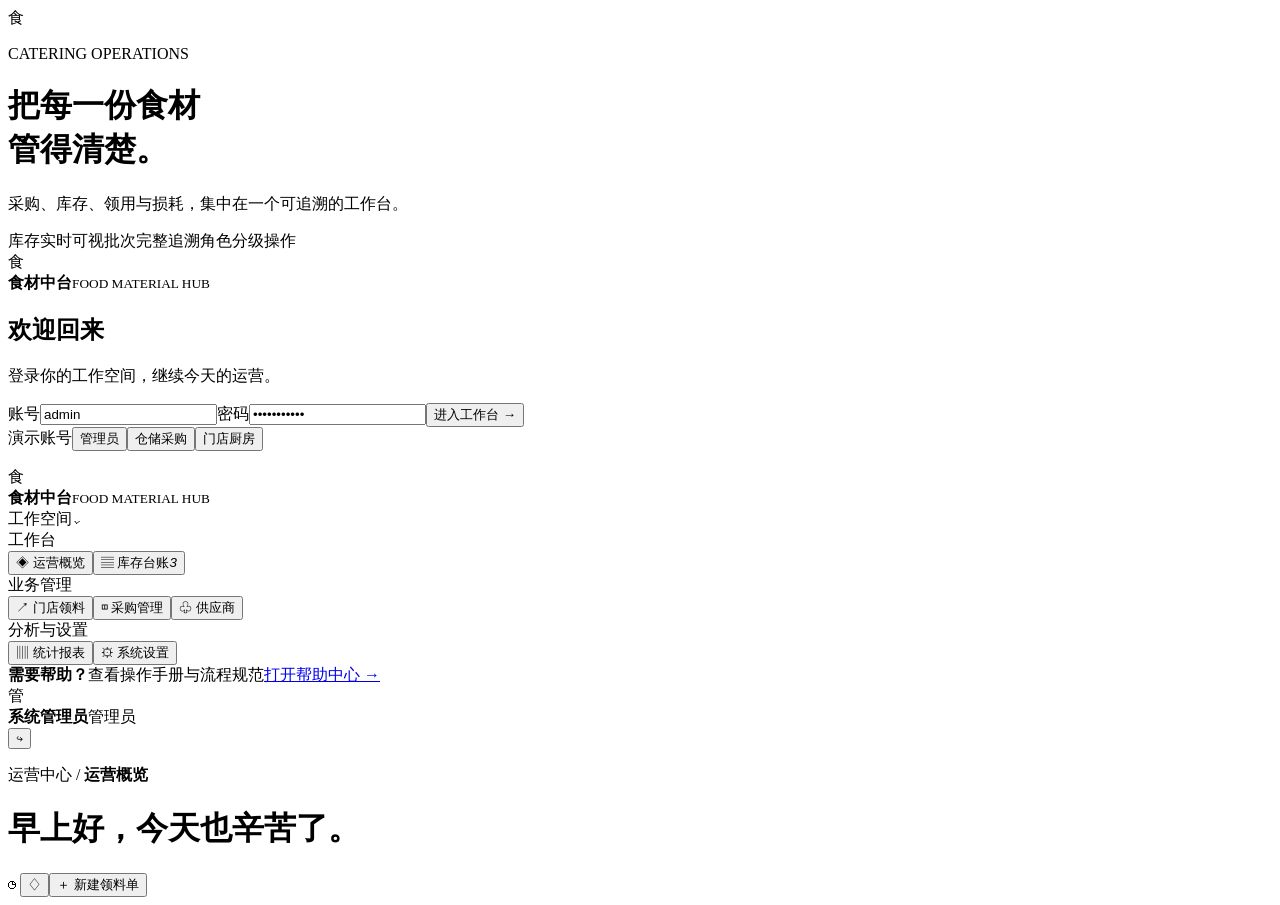
==== 餐饮管理系统/src/main/resources/static/index.html @ b23597c9 "重命名文件夹：后端 -> 餐饮管理系统" ====
<!doctype html><html lang="zh-CN"><head><meta charset="UTF-8"><meta name="viewport" content="width=device-width,initial-scale=1"><title>食材中台 · 餐饮企业库存管理</title><link rel="stylesheet" href="/app.css"></head><body>
<div id="login" class="login"><div class="login-art"><div class="brand-mark">食</div><p class="eyebrow">CATERING OPERATIONS</p><h1>把每一份食材<br>管得清楚。</h1><p class="muted">采购、库存、领用与损耗，集中在一个可追溯的工作台。</p><div class="login-proof"><span>库存实时可视</span><span>批次完整追溯</span><span>角色分级操作</span></div></div><form id="loginForm" class="login-card"><div class="brand-row"><div class="logo">食</div><div><b>食材中台</b><small>FOOD MATERIAL HUB</small></div></div><h2>欢迎回来</h2><p class="muted">登录你的工作空间，继续今天的运营。</p><label>账号<input id="username" value="admin" autocomplete="username"></label><label>密码<input id="password" type="password" value="Demo@123456" autocomplete="current-password"></label><button class="primary wide">进入工作台 <span>→</span></button><div class="demo-users"><span>演示账号</span><button type="button" data-user="admin">管理员</button><button type="button" data-user="warehouse">仓储采购</button><button type="button" data-user="kitchen">门店厨房</button></div><p id="loginError" class="error"></p></form></div>
<div id="app" class="shell hidden"><aside><div class="side-brand"><div class="logo">食</div><div><b>食材中台</b><small>FOOD MATERIAL HUB</small></div></div><div class="workspace"><span class="green-dot"></span><span id="roleName">工作空间</span><i>⌄</i></div><nav><div class="nav-label">工作台</div><button class="nav active" data-view="overview">◈ <span>运营概览</span></button><button class="nav" data-view="inventory">▤ <span>库存台账</span><em id="navAlert">3</em></button><div class="nav-label">业务管理</div><button class="nav" data-view="requisition">↗ <span>门店领料</span></button><button class="nav" data-view="purchase">◫ <span>采购管理</span></button><button class="nav" data-view="suppliers">♧ <span>供应商</span></button><div class="nav-label">分析与设置</div><button class="nav" data-view="reports">▥ <span>统计报表</span></button><button class="nav" data-view="settings">⚙ <span>系统设置</span></button></nav><div class="side-bottom"><div class="support"><strong>需要帮助？</strong><span>查看操作手册与流程规范</span><a href="#">打开帮助中心 →</a></div><div class="user-mini"><div class="avatar" id="avatar">管</div><div><b id="userName">系统管理员</b><span id="userRole">管理员</span></div><button id="logout">↪</button></div></div></aside><main><header><div><p class="crumb">运营中心 <span>/</span> <b id="pageName">运营概览</b></p><h1 id="pageTitle">早上好，今天也辛苦了。</h1></div><div class="header-actions"><span class="date">◷ <span id="today"></span></span><button class="icon-button" title="通知">♢<i></i></button><button class="primary" id="quickAction">＋ 新建领料单</button></div></header><div id="content"></div></main></div><div id="toast"></div><script src="/app.js"></script></body></html>
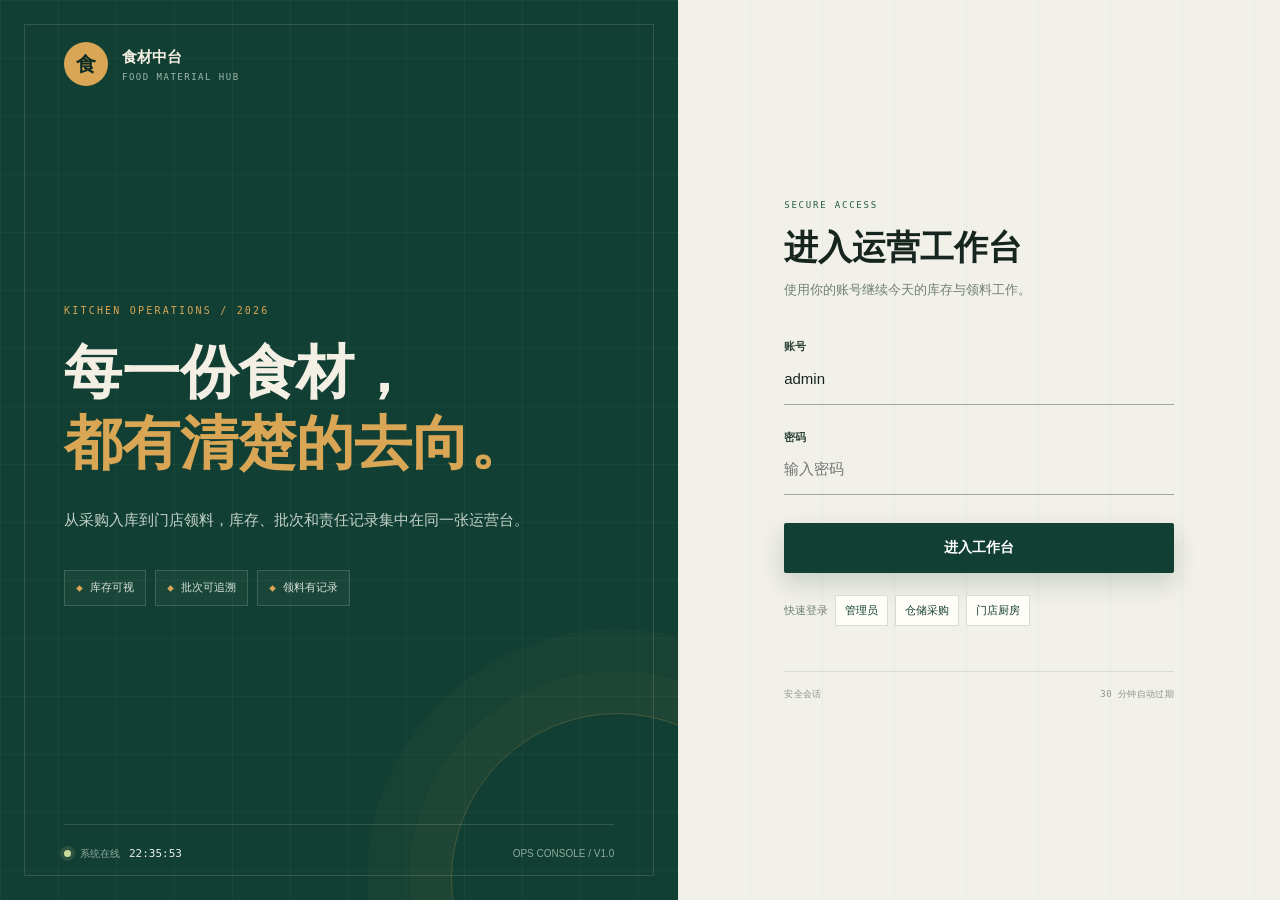
==== commit fcdfc9d1: "feat: 完善食材库存与账户管理" ====
--- a/餐饮管理系统/src/main/resources/static/index.html
+++ b/餐饮管理系统/src/main/resources/static/index.html
@@ -1,3 +1,127 @@
-<!doctype html><html lang="zh-CN"><head><meta charset="UTF-8"><meta name="viewport" content="width=device-width,initial-scale=1"><title>食材中台 · 餐饮企业库存管理</title><link rel="stylesheet" href="/app.css"></head><body>
-<div id="login" class="login"><div class="login-art"><div class="brand-mark">食</div><p class="eyebrow">CATERING OPERATIONS</p><h1>把每一份食材<br>管得清楚。</h1><p class="muted">采购、库存、领用与损耗，集中在一个可追溯的工作台。</p><div class="login-proof"><span>库存实时可视</span><span>批次完整追溯</span><span>角色分级操作</span></div></div><form id="loginForm" class="login-card"><div class="brand-row"><div class="logo">食</div><div><b>食材中台</b><small>FOOD MATERIAL HUB</small></div></div><h2>欢迎回来</h2><p class="muted">登录你的工作空间，继续今天的运营。</p><label>账号<input id="username" value="admin" autocomplete="username"></label><label>密码<input id="password" type="password" value="Demo@123456" autocomplete="current-password"></label><button class="primary wide">进入工作台 <span>→</span></button><div class="demo-users"><span>演示账号</span><button type="button" data-user="admin">管理员</button><button type="button" data-user="warehouse">仓储采购</button><button type="button" data-user="kitchen">门店厨房</button></div><p id="loginError" class="error"></p></form></div>
-<div id="app" class="shell hidden"><aside><div class="side-brand"><div class="logo">食</div><div><b>食材中台</b><small>FOOD MATERIAL HUB</small></div></div><div class="workspace"><span class="green-dot"></span><span id="roleName">工作空间</span><i>⌄</i></div><nav><div class="nav-label">工作台</div><button class="nav active" data-view="overview">◈ <span>运营概览</span></button><button class="nav" data-view="inventory">▤ <span>库存台账</span><em id="navAlert">3</em></button><div class="nav-label">业务管理</div><button class="nav" data-view="requisition">↗ <span>门店领料</span></button><button class="nav" data-view="purchase">◫ <span>采购管理</span></button><button class="nav" data-view="suppliers">♧ <span>供应商</span></button><div class="nav-label">分析与设置</div><button class="nav" data-view="reports">▥ <span>统计报表</span></button><button class="nav" data-view="settings">⚙ <span>系统设置</span></button></nav><div class="side-bottom"><div class="support"><strong>需要帮助？</strong><span>查看操作手册与流程规范</span><a href="#">打开帮助中心 →</a></div><div class="user-mini"><div class="avatar" id="avatar">管</div><div><b id="userName">系统管理员</b><span id="userRole">管理员</span></div><button id="logout">↪</button></div></div></aside><main><header><div><p class="crumb">运营中心 <span>/</span> <b id="pageName">运营概览</b></p><h1 id="pageTitle">早上好，今天也辛苦了。</h1></div><div class="header-actions"><span class="date">◷ <span id="today"></span></span><button class="icon-button" title="通知">♢<i></i></button><button class="primary" id="quickAction">＋ 新建领料单</button></div></header><div id="content"></div></main></div><div id="toast"></div><script src="/app.js"></script></body></html>
+<!doctype html>
+<html lang="zh-CN">
+<head>
+<meta charset="UTF-8">
+<meta name="viewport" content="width=device-width,initial-scale=1">
+<title>食材中台 · 餐饮企业库存管理</title>
+<link rel="stylesheet" href="app.css">
+</head>
+<body>
+
+<div id="login" class="login">
+  <div class="login-left">
+    <div class="login-brand">
+      <div class="brand-mark">食</div>
+      <div><b>食材中台</b><span>FOOD MATERIAL HUB</span></div>
+    </div>
+    <div class="login-copy">
+      <p class="login-kicker">KITCHEN OPERATIONS / 2026</p>
+      <h1>每一份食材，<br><em>都有清楚的去向。</em></h1>
+      <p class="login-lead">从采购入库到门店领料，库存、批次和责任记录集中在同一张运营台。</p>
+      <div class="login-tags">
+        <span>库存可视</span>
+        <span>批次可追溯</span>
+        <span>领料有记录</span>
+      </div>
+    </div>
+    <div class="login-foot">
+      <div class="login-clock">
+        <span class="status-light"></span>
+        <span>系统在线</span>
+        <b id="loginTime">--:--:--</b>
+      </div>
+      <span>OPS CONSOLE / V1.0</span>
+    </div>
+  </div>
+  <div class="login-right">
+    <form id="loginForm" class="login-form">
+      <div class="login-form-head">
+        <span class="form-eyebrow">SECURE ACCESS</span>
+        <h2>进入运营工作台</h2>
+        <p class="form-sub">使用你的账号继续今天的库存与领料工作。</p>
+      </div>
+      <div class="field">
+        <label for="username">账号</label>
+        <input id="username" value="admin" autocomplete="username" placeholder="输入账号">
+      </div>
+      <div class="field">
+        <label for="password">密码</label>
+        <input id="password" type="password" autocomplete="current-password" placeholder="输入密码">
+      </div>
+      <button class="btn-primary" type="submit">进入工作台</button>
+      <div class="demo-row">
+        <span>快速登录</span>
+        <button type="button" data-user="admin">管理员</button>
+        <button type="button" data-user="warehouse">仓储采购</button>
+        <button type="button" data-user="kitchen">门店厨房</button>
+      </div>
+      <p id="loginError" class="error"></p>
+      <div class="login-note">
+        <span>安全会话</span>
+        <span>30 分钟自动过期</span>
+      </div>
+    </form>
+  </div>
+</div>
+
+<div id="app" class="shell hidden">
+  <div id="navBackdrop" class="nav-backdrop"></div>
+  <aside>
+    <button id="navClose" class="nav-close" type="button" title="关闭导航">×</button>
+    <div class="side-brand">
+      <div class="logo">食</div>
+      <div><b>食材中台</b><small>FOOD MATERIAL HUB</small></div>
+    </div>
+    <div class="workspace">
+      <span class="green-dot"></span>
+      <span id="roleName">工作空间</span>
+      <i>⌄</i>
+    </div>
+    <nav>
+      <div class="nav-label">工作台</div>
+      <button class="nav active" data-view="overview"><i class="nav-icon">01</i><span>运营概览</span></button>
+      <button class="nav" data-view="inventory" data-any-permission="stock,report"><i class="nav-icon">02</i><span>库存台账</span><em id="navAlert">3</em></button>
+      <button class="nav" data-view="ingredients" data-permission="stock"><i class="nav-icon">03</i><span>食材档案</span></button>
+      <div class="nav-label">业务管理</div>
+      <button class="nav" data-view="requisition" data-any-permission="kitchen,stock"><i class="nav-icon">04</i><span>门店领料</span></button>
+      <button class="nav" data-view="purchase" data-permission="purchase"><i class="nav-icon">05</i><span>采购管理</span></button>
+      <button class="nav" data-view="suppliers" data-permission="purchase"><i class="nav-icon">06</i><span>供应商</span></button>
+      <div class="nav-label">分析与设置</div>
+      <button class="nav" data-view="reports" data-permission="report"><i class="nav-icon">07</i><span>统计报表</span></button>
+      <button class="nav" data-view="settings"><i class="nav-icon">08</i><span>系统设置</span></button>
+    </nav>
+    <div class="side-bottom">
+      <div class="support">
+        <span class="support-kicker">FLOW NOTE</span>
+        <strong>领料审批后自动扣库</strong>
+        <span>系统按到期日优先分配批次，并生成库存流水。</span>
+      </div>
+      <div class="user-mini">
+        <div class="avatar" id="avatar">管</div>
+        <div><b id="userName">系统管理员</b><span id="userRole">管理员</span></div>
+        <button id="logout" title="退出登录">退出</button>
+      </div>
+    </div>
+  </aside>
+  <main>
+    <header>
+      <div class="header-title">
+        <button id="navToggle" class="nav-toggle" type="button" title="打开导航">☰</button>
+        <div>
+        <p class="crumb">运营中心 <span>/</span> <b id="pageName">运营概览</b></p>
+        <h1 id="pageTitle">早上好，今天也辛苦了。</h1>
+        </div>
+      </div>
+      <div class="header-actions">
+        <span class="live-chip"><i></i>实时同步</span>
+        <span class="date">◷ <span id="today"></span></span>
+        <button class="primary" id="quickAction" title="新建领料单" aria-label="新建领料单">＋ 新建领料单</button>
+      </div>
+    </header>
+    <div id="content"></div>
+  </main>
+</div>
+<div id="toast"></div>
+<script src="app.js"></script>
+</body>
+</html>
--- a/餐饮管理系统/src/main/resources/static/app.css
+++ b/餐饮管理系统/src/main/resources/static/app.css
@@ -0,0 +1,1979 @@
+:root {
+  --ink: #17251f;
+  --ink-soft: #31453b;
+  --forest: #123f33;
+  --forest-deep: #0c2d25;
+  --forest-light: #245c49;
+  --mint: #dfe9df;
+  --mint-strong: #c7d9c9;
+  --lime: #c9d99b;
+  --gold: #d8a655;
+  --gold-soft: #f3e7cd;
+  --terracotta: #b96b52;
+  --terracotta-soft: #f1ded7;
+  --paper: #f1f0e9;
+  --surface: #fffdf7;
+  --surface-2: #f7f5ee;
+  --line: #d9ddd4;
+  --muted: #718078;
+  --shadow: 0 16px 42px rgba(23, 44, 35, 0.07);
+  --shadow-small: 0 8px 24px rgba(23, 44, 35, 0.06);
+}
+
+* {
+  box-sizing: border-box;
+}
+
+html {
+  min-width: 320px;
+  background: var(--paper);
+}
+
+body {
+  margin: 0;
+  min-height: 100vh;
+  background: var(--paper);
+  color: var(--ink);
+  font: 14px/1.55 "Noto Sans SC", "Source Han Sans SC", "Microsoft YaHei", sans-serif;
+}
+
+button,
+input,
+select,
+textarea {
+  font: inherit;
+}
+
+button {
+  border: 0;
+  cursor: pointer;
+}
+
+a {
+  color: inherit;
+}
+
+.hidden {
+  display: none !important;
+}
+
+code,
+.date,
+.crumb,
+.nav-icon,
+.login-clock,
+.form-eyebrow,
+.support-kicker {
+  font-family: "Cascadia Code", "SFMono-Regular", Consolas, monospace;
+}
+
+/* Login */
+
+.login {
+  display: grid;
+  grid-template-columns: minmax(0, 1.06fr) minmax(420px, 0.94fr);
+  min-height: 100vh;
+  background: var(--paper);
+}
+
+.login-left {
+  position: relative;
+  display: flex;
+  flex-direction: column;
+  justify-content: space-between;
+  min-height: 100vh;
+  padding: 42px 64px 38px;
+  overflow: hidden;
+  color: #f4efe4;
+  background-color: var(--forest);
+  background-image:
+    linear-gradient(rgba(255, 255, 255, 0.035) 1px, transparent 1px),
+    linear-gradient(90deg, rgba(255, 255, 255, 0.035) 1px, transparent 1px);
+  background-size: 58px 58px;
+}
+
+.login-left::before {
+  position: absolute;
+  inset: 24px;
+  border: 1px solid rgba(244, 239, 228, 0.14);
+  content: "";
+  pointer-events: none;
+}
+
+.login-left::after {
+  position: absolute;
+  right: -105px;
+  bottom: -145px;
+  width: 330px;
+  height: 330px;
+  border: 1px solid rgba(216, 166, 85, 0.26);
+  border-radius: 50%;
+  box-shadow:
+    0 0 0 42px rgba(216, 166, 85, 0.04),
+    0 0 0 84px rgba(216, 166, 85, 0.025);
+  content: "";
+  pointer-events: none;
+}
+
+.login-brand {
+  position: relative;
+  z-index: 1;
+  display: flex;
+  align-items: center;
+  gap: 14px;
+}
+
+.login-brand b,
+.side-brand b {
+  display: block;
+  font-size: 15px;
+}
+
+.login-brand span,
+.side-brand small {
+  display: block;
+  margin-top: 3px;
+  color: #9fb9ad;
+  font: 9px/1.4 "Cascadia Code", Consolas, monospace;
+  letter-spacing: 1.5px;
+}
+
+.brand-mark,
+.logo {
+  display: grid;
+  place-items: center;
+  flex: none;
+  color: var(--forest-deep);
+  background: var(--gold);
+  font-family: "Noto Serif SC", "Songti SC", serif;
+  font-weight: 700;
+}
+
+.brand-mark {
+  width: 44px;
+  height: 44px;
+  border-radius: 50%;
+  font-size: 20px;
+}
+
+.login-copy {
+  position: relative;
+  z-index: 1;
+  max-width: 690px;
+  margin: 70px 0;
+}
+
+.login-kicker {
+  margin: 0 0 20px;
+  color: var(--gold);
+  font: 10px/1.4 "Cascadia Code", Consolas, monospace;
+  letter-spacing: 2.2px;
+}
+
+.login-left h1 {
+  margin: 0;
+  font-family: "Noto Serif SC", "Songti SC", serif;
+  font-size: 58px;
+  font-weight: 600;
+  line-height: 1.22;
+}
+
+.login-left h1 em {
+  color: var(--gold);
+  font-style: normal;
+}
+
+.login-lead {
+  max-width: 520px;
+  margin: 26px 0 0;
+  color: #c4d2ca;
+  font-size: 15px;
+  line-height: 1.9;
+}
+
+.login-tags {
+  display: flex;
+  flex-wrap: wrap;
+  gap: 9px;
+  margin-top: 36px;
+}
+
+.login-tags span {
+  padding: 8px 11px;
+  border: 1px solid rgba(244, 239, 228, 0.16);
+  color: #d8e2dc;
+  background: rgba(255, 255, 255, 0.035);
+  font-size: 11px;
+}
+
+.login-tags span::before {
+  margin-right: 7px;
+  color: var(--gold);
+  content: "◆";
+  font-size: 7px;
+}
+
+.login-foot {
+  position: relative;
+  z-index: 1;
+  display: flex;
+  align-items: center;
+  justify-content: space-between;
+  padding-top: 20px;
+  border-top: 1px solid rgba(244, 239, 228, 0.14);
+  color: #8fa99d;
+  font-size: 10px;
+}
+
+.login-clock {
+  display: flex;
+  align-items: center;
+  gap: 9px;
+}
+
+.login-clock b {
+  color: #e7eee9;
+  font-size: 11px;
+  font-weight: 500;
+}
+
+.status-light {
+  width: 7px;
+  height: 7px;
+  border-radius: 50%;
+  background: var(--lime);
+  box-shadow: 0 0 0 4px rgba(201, 217, 155, 0.12);
+}
+
+.login-right {
+  display: flex;
+  align-items: center;
+  justify-content: center;
+  min-height: 100vh;
+  padding: 48px;
+  background:
+    linear-gradient(90deg, rgba(23, 63, 51, 0.04) 1px, transparent 1px) 0 0 / 72px 100%,
+    var(--paper);
+}
+
+.login-form {
+  width: min(100%, 390px);
+  animation: panel-in 0.45s ease both;
+}
+
+.login-form-head {
+  margin-bottom: 38px;
+}
+
+.form-eyebrow {
+  display: block;
+  margin-bottom: 13px;
+  color: var(--forest-light);
+  font-size: 9px;
+  letter-spacing: 1.8px;
+}
+
+.login-form h2 {
+  margin: 0;
+  font-family: "Noto Serif SC", "Songti SC", serif;
+  font-size: 34px;
+  font-weight: 600;
+  line-height: 1.3;
+}
+
+.form-sub {
+  margin: 10px 0 0;
+  color: var(--muted);
+  font-size: 13px;
+}
+
+.field {
+  margin-top: 24px;
+  padding-bottom: 10px;
+  border-bottom: 1px solid #9eaaa1;
+  transition: border-color 0.2s ease;
+}
+
+.field:focus-within {
+  border-color: var(--forest);
+}
+
+.field label {
+  display: block;
+  color: var(--ink-soft);
+  font-size: 11px;
+  font-weight: 700;
+}
+
+.field input {
+  width: 100%;
+  margin-top: 7px;
+  padding: 4px 0;
+  border: 0;
+  outline: 0;
+  color: var(--ink);
+  background: transparent;
+  font-size: 15px;
+}
+
+.btn-primary,
+.primary {
+  color: #fff;
+  background: var(--forest);
+  box-shadow: 0 10px 24px rgba(18, 63, 51, 0.18);
+  transition: transform 0.18s ease, background 0.18s ease, box-shadow 0.18s ease;
+}
+
+.btn-primary:hover,
+.primary:hover {
+  background: var(--forest-deep);
+  box-shadow: 0 12px 26px rgba(18, 63, 51, 0.24);
+  transform: translateY(-1px);
+}
+
+.login-form .btn-primary {
+  width: 100%;
+  margin-top: 28px;
+  padding: 14px 18px;
+  border-radius: 2px;
+  font-weight: 700;
+}
+
+.demo-row {
+  display: flex;
+  flex-wrap: wrap;
+  align-items: center;
+  gap: 7px;
+  margin-top: 22px;
+  color: var(--muted);
+  font-size: 11px;
+}
+
+.demo-row button {
+  padding: 6px 9px;
+  border: 1px solid var(--line);
+  color: var(--forest);
+  background: var(--surface);
+  font-size: 11px;
+}
+
+.demo-row button:hover {
+  border-color: var(--forest);
+}
+
+.error {
+  min-height: 19px;
+  margin: 12px 0 0;
+  color: var(--terracotta);
+  font-size: 12px;
+}
+
+.login-note {
+  display: flex;
+  justify-content: space-between;
+  gap: 16px;
+  margin-top: 14px;
+  padding-top: 16px;
+  border-top: 1px solid var(--line);
+  color: #8a958e;
+  font: 9px "Cascadia Code", Consolas, monospace;
+  letter-spacing: 0.4px;
+}
+
+/* Application shell */
+
+.shell {
+  display: grid;
+  grid-template-columns: 264px minmax(0, 1fr);
+  min-height: 100vh;
+}
+
+aside {
+  position: sticky;
+  top: 0;
+  z-index: 20;
+  display: flex;
+  flex-direction: column;
+  height: 100vh;
+  padding: 28px 18px 18px;
+  overflow-y: auto;
+  color: #e4ece6;
+  background-color: var(--forest-deep);
+  background-image:
+    linear-gradient(rgba(255, 255, 255, 0.025) 1px, transparent 1px),
+    linear-gradient(90deg, rgba(255, 255, 255, 0.025) 1px, transparent 1px);
+  background-size: 42px 42px;
+}
+
+.nav-close {
+  display: none;
+}
+
+.side-brand {
+  display: flex;
+  align-items: center;
+  gap: 12px;
+  padding: 0 9px 28px;
+}
+
+.side-brand .logo {
+  width: 36px;
+  height: 36px;
+  border-radius: 50%;
+  font-size: 16px;
+}
+
+.side-brand b {
+  color: #f5f0e5;
+}
+
+.workspace {
+  display: flex;
+  align-items: center;
+  gap: 9px;
+  margin-bottom: 24px;
+  padding: 11px 12px;
+  border: 1px solid rgba(255, 255, 255, 0.09);
+  color: #c1d0c7;
+  background: rgba(255, 255, 255, 0.045);
+  font-size: 11px;
+}
+
+.workspace i {
+  margin-left: auto;
+  color: #7d9c8c;
+  font-style: normal;
+}
+
+.green-dot {
+  width: 7px;
+  height: 7px;
+  border-radius: 50%;
+  background: var(--lime);
+  box-shadow: 0 0 0 4px rgba(201, 217, 155, 0.1);
+}
+
+nav {
+  display: flex;
+  flex-direction: column;
+}
+
+.nav-label {
+  margin: 24px 11px 8px;
+  color: #779083;
+  font: 9px "Cascadia Code", Consolas, monospace;
+  letter-spacing: 1.5px;
+}
+
+.nav {
+  position: relative;
+  display: flex;
+  align-items: center;
+  width: 100%;
+  gap: 11px;
+  margin: 1px 0;
+  padding: 11px 12px;
+  color: #a9bcb1;
+  background: transparent;
+  text-align: left;
+  transition: color 0.18s ease, background 0.18s ease;
+}
+
+.nav:hover {
+  color: #f2eee4;
+  background: rgba(255, 255, 255, 0.055);
+}
+
+.nav.active {
+  color: var(--forest-deep);
+  background: var(--mint);
+  font-weight: 700;
+}
+
+.nav.active::before {
+  position: absolute;
+  inset: 7px auto 7px 0;
+  width: 3px;
+  background: var(--gold);
+  content: "";
+}
+
+.nav-icon {
+  width: 21px;
+  color: #6f8d7d;
+  font-size: 9px;
+  font-style: normal;
+}
+
+.nav.active .nav-icon {
+  color: var(--forest);
+}
+
+.nav em {
+  min-width: 20px;
+  margin-left: auto;
+  padding: 2px 6px;
+  border-radius: 20px;
+  color: #fff;
+  background: var(--terracotta);
+  font: 9px "Cascadia Code", Consolas, monospace;
+  text-align: center;
+}
+
+.side-bottom {
+  margin-top: auto;
+}
+
+.support {
+  margin: 22px 2px 16px;
+  padding: 16px;
+  border: 1px solid rgba(255, 255, 255, 0.08);
+  background: rgba(255, 255, 255, 0.04);
+}
+
+.support-kicker {
+  display: block;
+  margin-bottom: 8px;
+  color: var(--gold);
+  font-size: 8px;
+  letter-spacing: 1.4px;
+}
+
+.support strong,
+.support span {
+  display: block;
+}
+
+.support strong {
+  color: #e6ede8;
+  font-size: 11px;
+}
+
+.support span:last-child {
+  margin-top: 7px;
+  color: #89a294;
+  font-size: 10px;
+  line-height: 1.65;
+}
+
+.user-mini {
+  display: flex;
+  align-items: center;
+  gap: 10px;
+  padding: 16px 6px 0;
+  border-top: 1px solid rgba(255, 255, 255, 0.1);
+}
+
+.avatar {
+  display: grid;
+  place-items: center;
+  flex: none;
+  width: 34px;
+  height: 34px;
+  border-radius: 50%;
+  color: var(--forest-deep);
+  background: var(--gold);
+  font-weight: 700;
+}
+
+.user-mini b,
+.user-mini span {
+  display: block;
+}
+
+.user-mini b {
+  color: #e9efeb;
+  font-size: 11px;
+}
+
+.user-mini span {
+  margin-top: 2px;
+  color: #7f9b8d;
+  font-size: 9px;
+}
+
+.user-mini button {
+  margin-left: auto;
+  padding: 5px;
+  color: #8ea79a;
+  background: transparent;
+  font-size: 10px;
+}
+
+.user-mini button:hover {
+  color: var(--gold);
+}
+
+.nav-backdrop {
+  display: none;
+}
+
+main {
+  min-width: 0;
+  padding: 30px 42px 58px;
+  background:
+    linear-gradient(90deg, rgba(23, 63, 51, 0.025) 1px, transparent 1px) 0 0 / 96px 100%,
+    var(--paper);
+}
+
+header {
+  display: flex;
+  align-items: center;
+  justify-content: space-between;
+  gap: 24px;
+  margin-bottom: 28px;
+  padding-bottom: 22px;
+  border-bottom: 1px solid #d8ddd4;
+}
+
+.header-title {
+  display: flex;
+  align-items: center;
+  gap: 12px;
+  min-width: 0;
+}
+
+.nav-toggle {
+  display: none;
+  flex: none;
+  width: 38px;
+  height: 38px;
+  border: 1px solid var(--line);
+  color: var(--ink);
+  background: var(--surface);
+  font-size: 18px;
+}
+
+.crumb {
+  margin: 0 0 8px;
+  color: #8c9991;
+  font-size: 9px;
+  letter-spacing: 1.1px;
+  text-transform: uppercase;
+}
+
+.crumb span {
+  padding: 0 6px;
+}
+
+.crumb b {
+  color: var(--forest-light);
+  font-weight: 500;
+}
+
+h1 {
+  margin: 0;
+  font-family: "Noto Serif SC", "Songti SC", serif;
+  font-size: 29px;
+  font-weight: 600;
+  line-height: 1.25;
+}
+
+.header-actions {
+  display: flex;
+  align-items: center;
+  gap: 12px;
+}
+
+.date {
+  color: var(--muted);
+  font-size: 9px;
+  white-space: nowrap;
+}
+
+.live-chip {
+  display: inline-flex;
+  align-items: center;
+  gap: 7px;
+  padding: 7px 9px;
+  border: 1px solid #cbd8cd;
+  color: var(--forest);
+  background: #edf3ec;
+  font-size: 10px;
+  white-space: nowrap;
+}
+
+.live-chip i {
+  width: 6px;
+  height: 6px;
+  border-radius: 50%;
+  background: #4c9a70;
+  box-shadow: 0 0 0 3px rgba(76, 154, 112, 0.12);
+}
+
+.primary,
+.secondary {
+  padding: 11px 16px;
+  border-radius: 2px;
+  font-size: 11px;
+  font-weight: 700;
+}
+
+.secondary {
+  border: 1px solid var(--line);
+  color: var(--ink-soft);
+  background: var(--surface-2);
+}
+
+.secondary:hover {
+  border-color: #aebbb2;
+  background: #ecefe9;
+}
+
+/* Dashboard */
+
+.metrics {
+  display: grid;
+  grid-template-columns: repeat(4, minmax(0, 1fr));
+  gap: 12px;
+}
+
+.compact-metrics {
+  grid-template-columns: repeat(2, minmax(0, 280px));
+}
+
+.metric {
+  position: relative;
+  min-height: 142px;
+  padding: 19px;
+  overflow: hidden;
+  border: 1px solid var(--line);
+  border-radius: 3px;
+  background: var(--surface);
+  box-shadow: var(--shadow-small);
+  animation: panel-in 0.4s ease both;
+  transition: transform 0.18s ease, border-color 0.18s ease;
+}
+
+.metric:hover {
+  border-color: #bec8bf;
+  transform: translateY(-2px);
+}
+
+.metric::before {
+  position: absolute;
+  inset: 0 auto 0 0;
+  width: 3px;
+  background: var(--gold);
+  content: "";
+}
+
+.metric:nth-child(2)::before {
+  background: var(--forest-light);
+}
+
+.metric:nth-child(3)::before {
+  background: var(--gold);
+}
+
+.metric:nth-child(4)::before {
+  background: var(--terracotta);
+}
+
+.metric:first-child {
+  border-color: var(--forest);
+  color: #f5f0e6;
+  background-color: var(--forest);
+  background-image:
+    linear-gradient(rgba(255, 255, 255, 0.035) 1px, transparent 1px),
+    linear-gradient(90deg, rgba(255, 255, 255, 0.035) 1px, transparent 1px);
+  background-size: 34px 34px;
+}
+
+.metric:first-child::before {
+  background: var(--lime);
+}
+
+.metric-top {
+  display: flex;
+  align-items: center;
+  justify-content: space-between;
+  gap: 12px;
+  color: var(--muted);
+  font-size: 10px;
+  font-weight: 700;
+}
+
+.metric:first-child .metric-top,
+.metric:first-child .metric-foot {
+  color: #b9cdc2;
+}
+
+.metric-icon {
+  display: grid;
+  place-items: center;
+  width: 26px;
+  height: 26px;
+  border: 1px solid #dde2da;
+  color: var(--forest-light);
+  background: var(--surface-2);
+  font-size: 13px;
+}
+
+.metric:first-child .metric-icon {
+  border-color: rgba(255, 255, 255, 0.14);
+  color: var(--gold);
+  background: rgba(255, 255, 255, 0.06);
+}
+
+.metric-value {
+  margin: 20px 0 7px;
+  font-family: "Noto Serif SC", "Songti SC", serif;
+  font-size: 29px;
+  font-weight: 600;
+  line-height: 1.15;
+}
+
+.metric-value small {
+  font-family: "Noto Sans SC", "Microsoft YaHei", sans-serif;
+  font-size: 11px;
+  font-weight: 500;
+}
+
+.metric-foot {
+  color: var(--muted);
+  font-size: 10px;
+}
+
+.metric-foot .up {
+  color: #3e8964;
+}
+
+.metric-foot .warn {
+  color: var(--terracotta);
+}
+
+.page-section {
+  margin-top: 30px;
+}
+
+.section-head {
+  display: flex;
+  align-items: flex-end;
+  justify-content: space-between;
+  gap: 18px;
+  margin-bottom: 13px;
+}
+
+.section-head h2 {
+  margin: 0;
+  font-family: "Noto Serif SC", "Songti SC", serif;
+  font-size: 19px;
+  font-weight: 600;
+}
+
+.section-head p {
+  margin: 5px 0 0;
+  color: var(--muted);
+  font-size: 10px;
+}
+
+.link-button {
+  padding: 3px 0;
+  color: var(--forest-light);
+  background: transparent;
+  font-size: 10px;
+  font-weight: 700;
+}
+
+.link-button:hover {
+  color: var(--terracotta);
+}
+
+.table-actions {
+  display: flex;
+  flex-wrap: wrap;
+  gap: 9px;
+}
+
+.dashboard-grid,
+.lower-grid {
+  display: grid;
+  grid-template-columns: minmax(0, 1.45fr) minmax(280px, 0.8fr);
+  gap: 16px;
+}
+
+.report-grid {
+  display: grid;
+  grid-template-columns: minmax(0, 1.3fr) minmax(290px, 0.7fr);
+  gap: 16px;
+}
+
+.report-export {
+  margin-top: 16px;
+}
+
+.audit-panel {
+  margin-top: 16px;
+}
+
+.lower-grid {
+  grid-template-columns: minmax(280px, 0.82fr) minmax(0, 1.38fr);
+  margin-top: 16px;
+  align-items: start;
+}
+
+.panel,
+.full-panel,
+.form-panel {
+  border: 1px solid var(--line);
+  border-radius: 3px;
+  background: var(--surface);
+  box-shadow: var(--shadow-small);
+}
+
+.panel {
+  padding: 20px;
+}
+
+.full-panel {
+  padding: 21px;
+}
+
+.form-panel {
+  padding: 22px;
+}
+
+.settings-grid {
+  display: grid;
+  grid-template-columns: repeat(2, minmax(0, 1fr));
+  gap: 16px;
+}
+
+.settings-grid .form-panel:nth-child(2) {
+  border-top: 3px solid var(--gold);
+}
+
+.settings-account-grid {
+  display: grid;
+  grid-template-columns: minmax(0, 1.3fr) minmax(340px, 0.7fr);
+  gap: 16px;
+  margin-top: 16px;
+}
+
+.password-grid label:last-child {
+  grid-column: 1 / -1;
+}
+
+.form-hint {
+  margin: 14px 0 0;
+  color: var(--muted);
+  font-size: 9px;
+  line-height: 1.65;
+}
+
+.form-grid input:disabled,
+.form-grid select:disabled {
+  color: #849087;
+  background: #eef0eb;
+  cursor: not-allowed;
+}
+
+.panel-title-line {
+  display: flex;
+  align-items: center;
+  justify-content: space-between;
+  gap: 12px;
+}
+
+.panel-index {
+  display: block;
+  margin-bottom: 6px;
+  color: #9aa69e;
+  font: 9px "Cascadia Code", Consolas, monospace;
+  letter-spacing: 0.5px;
+}
+
+.panel-title-line h2 {
+  margin: 0;
+  font-family: "Noto Serif SC", "Songti SC", serif;
+  font-size: 18px;
+  font-weight: 600;
+}
+
+.health-list {
+  display: grid;
+  gap: 14px;
+  margin-top: 20px;
+}
+
+.health-item {
+  display: grid;
+  gap: 7px;
+}
+
+.health-head {
+  display: flex;
+  align-items: center;
+  justify-content: space-between;
+  gap: 12px;
+  font-size: 11px;
+}
+
+.health-head span {
+  display: inline-flex;
+  align-items: center;
+  gap: 8px;
+}
+
+.health-head span::before {
+  width: 6px;
+  height: 6px;
+  background: var(--forest-light);
+  content: "";
+}
+
+.health-head b {
+  font: 11px "Cascadia Code", Consolas, monospace;
+}
+
+.bar {
+  height: 5px;
+  overflow: hidden;
+  background: #e3e7e1;
+}
+
+.bar i {
+  display: block;
+  height: 100%;
+  background: var(--forest-light);
+  transition: width 0.5s ease;
+}
+
+.bar i.amber {
+  background: var(--gold);
+}
+
+.attention-list {
+  display: grid;
+  margin-top: 8px;
+}
+
+.alert-item {
+  display: grid;
+  grid-template-columns: auto minmax(0, 1fr) auto;
+  align-items: center;
+  gap: 11px;
+  padding: 13px 0;
+  border-bottom: 1px solid #e7e9e3;
+}
+
+.alert-item:last-child {
+  border-bottom: 0;
+}
+
+.alert-dot {
+  width: 7px;
+  height: 7px;
+  border-radius: 50%;
+  background: var(--gold);
+  box-shadow: 0 0 0 4px rgba(216, 166, 85, 0.1);
+}
+
+.alert-dot.red {
+  background: var(--terracotta);
+  box-shadow: 0 0 0 4px rgba(185, 107, 82, 0.1);
+}
+
+.alert-item b {
+  display: block;
+  font-size: 11px;
+}
+
+.alert-item span {
+  display: block;
+  margin-top: 2px;
+  color: var(--muted);
+  font-size: 9px;
+}
+
+.alert-item time {
+  color: #8a968f;
+  font: 9px "Cascadia Code", Consolas, monospace;
+}
+
+.movement-list {
+  display: grid;
+  margin-top: 10px;
+}
+
+.movement-item {
+  display: grid;
+  grid-template-columns: 34px minmax(0, 1fr) auto;
+  align-items: center;
+  gap: 11px;
+  padding: 12px 0;
+  border-bottom: 1px solid #e7e9e3;
+}
+
+.movement-item:last-child {
+  border-bottom: 0;
+}
+
+.movement-kind {
+  display: grid;
+  place-items: center;
+  width: 30px;
+  height: 30px;
+  border: 1px solid #cbd8cd;
+  color: var(--forest);
+  background: #edf3ec;
+  font: 8px "Cascadia Code", Consolas, monospace;
+}
+
+.movement-kind.out {
+  border-color: #ead5cd;
+  color: var(--terracotta);
+  background: var(--terracotta-soft);
+}
+
+.movement-item b {
+  display: block;
+  font-size: 11px;
+}
+
+.movement-item span {
+  display: block;
+  margin-top: 2px;
+  color: var(--muted);
+  font-size: 9px;
+}
+
+.movement-item strong {
+  color: var(--forest-light);
+  font: 10px "Cascadia Code", Consolas, monospace;
+}
+
+.empty {
+  padding: 34px 12px;
+  color: var(--muted);
+  text-align: center;
+  font-size: 11px;
+}
+
+/* Tables */
+
+table {
+  width: 100%;
+  border-collapse: collapse;
+  text-align: left;
+}
+
+th {
+  padding: 9px 9px;
+  border-bottom: 1px solid var(--line);
+  color: #8b978f;
+  font: 9px "Cascadia Code", Consolas, monospace;
+  font-weight: 500;
+  letter-spacing: 0.5px;
+  text-transform: uppercase;
+}
+
+td {
+  padding: 13px 9px;
+  border-bottom: 1px solid #eaede7;
+  color: var(--ink-soft);
+  font-size: 11px;
+  vertical-align: middle;
+}
+
+tbody tr {
+  transition: background 0.16s ease;
+}
+
+tbody tr:hover {
+  background: #faf8f1;
+}
+
+tbody tr:last-child td {
+  border-bottom: 0;
+}
+
+td b {
+  color: var(--ink);
+}
+
+td code {
+  color: var(--forest-light);
+  font-size: 10px;
+}
+
+.status {
+  display: inline-flex;
+  align-items: center;
+  min-height: 22px;
+  padding: 4px 7px;
+  border: 1px solid transparent;
+  border-radius: 2px;
+  font-size: 9px;
+  font-weight: 700;
+  white-space: nowrap;
+}
+
+.status.green {
+  border-color: #c9dbc9;
+  color: #2d6c4c;
+  background: #e8f0e6;
+}
+
+.status.amber {
+  border-color: #ead8b8;
+  color: #8a6322;
+  background: #f7ecd8;
+}
+
+.status.red {
+  border-color: #e7cac1;
+  color: #934f3c;
+  background: #f4e2dc;
+}
+
+.status.gray {
+  border-color: #dde1dc;
+  color: #758078;
+  background: #eff1ed;
+}
+
+.cell-note {
+  display: block;
+  margin-top: 3px;
+  color: var(--muted);
+  font-size: 9px;
+}
+
+/* Toolbar and forms */
+
+.toolbar {
+  display: flex;
+  flex-wrap: wrap;
+  align-items: center;
+  gap: 9px;
+  margin-bottom: 14px;
+}
+
+.search,
+.select,
+.inline-entry input,
+.inline-entry select,
+.form-grid input,
+.form-grid select,
+.form-grid textarea {
+  border: 1px solid var(--line);
+  border-radius: 2px;
+  outline: 0;
+  color: var(--ink);
+  background: var(--surface);
+}
+
+.search,
+.select {
+  min-height: 38px;
+  padding: 9px 11px;
+  font-size: 11px;
+}
+
+.search {
+  min-width: 230px;
+}
+
+.search:focus,
+.select:focus,
+.inline-entry input:focus,
+.inline-entry select:focus,
+.form-grid input:focus,
+.form-grid select:focus,
+.form-grid textarea:focus {
+  border-color: var(--forest-light);
+  box-shadow: 0 0 0 3px rgba(36, 92, 73, 0.08);
+}
+
+.operation-form {
+  max-width: none;
+  margin-bottom: 16px;
+  border-left: 3px solid var(--gold);
+}
+
+.form-grid {
+  display: grid;
+  grid-template-columns: repeat(2, minmax(0, 1fr));
+  gap: 16px;
+}
+
+.form-grid label {
+  color: var(--muted);
+  font-size: 10px;
+  font-weight: 700;
+}
+
+.form-grid input,
+.form-grid select,
+.form-grid textarea {
+  display: block;
+  width: 100%;
+  margin-top: 7px;
+  padding: 10px;
+  font-size: 11px;
+}
+
+.form-grid textarea {
+  min-height: 86px;
+  resize: vertical;
+}
+
+.form-actions {
+  display: flex;
+  justify-content: flex-end;
+  gap: 8px;
+  margin-top: 18px;
+}
+
+.inline-entry {
+  display: grid;
+  grid-template-columns: minmax(180px, 1fr) 150px auto;
+  gap: 9px;
+  margin-top: 16px;
+  align-items: stretch;
+}
+
+.inline-entry select,
+.inline-entry input {
+  min-height: 38px;
+  padding: 9px;
+  font-size: 11px;
+}
+
+.detail-row {
+  display: grid;
+  grid-template-columns: minmax(140px, 1fr) auto auto;
+  align-items: center;
+  gap: 14px;
+  padding: 10px 0;
+  border-bottom: 1px solid #e6e9e3;
+  font-size: 11px;
+}
+
+.detail-row:last-child {
+  border-bottom: 0;
+}
+
+.kpi-note {
+  color: var(--forest-light);
+  font: 11px "Cascadia Code", Consolas, monospace;
+}
+
+/* Reports */
+
+.chart {
+  display: flex;
+  align-items: flex-end;
+  gap: 14px;
+  height: 206px;
+  margin-top: 18px;
+  padding: 30px 10px 0;
+  border-bottom: 1px solid var(--line);
+  background:
+    linear-gradient(rgba(23, 63, 51, 0.045) 1px, transparent 1px) 0 0 / 100% 42px;
+}
+
+.column {
+  position: relative;
+  flex: 1;
+  min-height: 5px;
+  background: #b9d1bf;
+  transition: background 0.18s ease;
+}
+
+.column:nth-child(2n) {
+  background: var(--forest-light);
+}
+
+.column:nth-child(3n) {
+  background: var(--gold);
+}
+
+.column:hover {
+  background: var(--terracotta);
+}
+
+.column strong {
+  position: absolute;
+  top: -20px;
+  left: 50%;
+  color: var(--muted);
+  font: 8px "Cascadia Code", Consolas, monospace;
+  transform: translateX(-50%);
+}
+
+.chart-labels {
+  display: flex;
+  gap: 14px;
+  padding: 8px 10px 0;
+  color: var(--muted);
+  font-size: 9px;
+}
+
+.chart-labels span {
+  flex: 1;
+  text-align: center;
+}
+
+/* Toast */
+
+#toast {
+  position: fixed;
+  right: 24px;
+  bottom: 24px;
+  z-index: 100;
+  display: none;
+  max-width: min(360px, calc(100vw - 32px));
+  padding: 12px 16px;
+  border-left: 3px solid var(--gold);
+  color: #f4f0e7;
+  background: var(--forest-deep);
+  box-shadow: 0 18px 40px rgba(12, 45, 37, 0.28);
+  font-size: 11px;
+}
+
+.modal-backdrop {
+  position: fixed;
+  inset: 0;
+  z-index: 90;
+  display: grid;
+  place-items: center;
+  padding: 24px;
+  background: rgba(8, 26, 20, 0.58);
+  backdrop-filter: blur(3px);
+}
+
+.modal-card {
+  width: min(560px, 100%);
+  max-height: min(720px, calc(100vh - 48px));
+  padding: 24px;
+  overflow-y: auto;
+  border-top: 3px solid var(--gold);
+  background: var(--surface);
+  box-shadow: 0 28px 80px rgba(6, 24, 17, 0.3);
+  animation: panel-in 0.22s ease both;
+}
+
+.modal-head {
+  display: flex;
+  align-items: flex-start;
+  justify-content: space-between;
+  gap: 20px;
+  padding-bottom: 16px;
+  border-bottom: 1px solid var(--line);
+}
+
+.modal-head h2 {
+  margin: 0;
+  font-family: "Noto Serif SC", "Songti SC", serif;
+  font-size: 24px;
+  font-weight: 600;
+}
+
+.modal-head p {
+  margin: 6px 0 0;
+  color: var(--muted);
+  font-size: 10px;
+}
+
+.modal-close {
+  display: grid;
+  place-items: center;
+  flex: none;
+  width: 32px;
+  height: 32px;
+  color: var(--muted);
+  background: var(--surface-2);
+  font-size: 20px;
+}
+
+.modal-meta {
+  display: flex;
+  flex-wrap: wrap;
+  align-items: center;
+  gap: 14px;
+  margin: 16px 0;
+  color: var(--muted);
+  font-size: 10px;
+}
+
+.modal-lines {
+  border: 1px solid var(--line);
+}
+
+.modal-line {
+  display: flex;
+  align-items: center;
+  justify-content: space-between;
+  gap: 16px;
+  padding: 12px 14px;
+  border-bottom: 1px solid #e7e9e3;
+}
+
+.modal-line:last-child {
+  border-bottom: 0;
+}
+
+.modal-line b,
+.modal-line span {
+  display: block;
+}
+
+.modal-line b {
+  font-size: 12px;
+}
+
+.modal-line span {
+  margin-top: 3px;
+  color: var(--muted);
+  font-size: 9px;
+}
+
+.modal-line strong {
+  color: var(--forest-light);
+  font: 11px "Cascadia Code", Consolas, monospace;
+}
+
+.modal-note {
+  margin-top: 14px;
+  padding: 12px 14px;
+  border-left: 2px solid var(--gold);
+  background: var(--surface-2);
+}
+
+.modal-note span {
+  color: var(--muted);
+  font: 8px "Cascadia Code", Consolas, monospace;
+}
+
+.modal-note p {
+  margin: 5px 0 0;
+  font-size: 11px;
+  line-height: 1.65;
+}
+
+.modal-actions {
+  display: flex;
+  justify-content: flex-end;
+  margin-top: 18px;
+}
+
+.role-hidden {
+  display: none;
+}
+
+@keyframes panel-in {
+  from {
+    opacity: 0;
+    transform: translateY(8px);
+  }
+  to {
+    opacity: 1;
+    transform: translateY(0);
+  }
+}
+
+/* Responsive */
+
+@media (max-width: 1180px) {
+  main {
+    padding: 28px 28px 48px;
+  }
+
+  .metrics {
+    grid-template-columns: repeat(2, minmax(0, 1fr));
+  }
+
+  .dashboard-grid,
+  .lower-grid,
+  .report-grid {
+    grid-template-columns: 1fr;
+  }
+
+  .settings-account-grid {
+    grid-template-columns: 1fr;
+  }
+}
+
+@media (max-width: 900px) {
+  .shell {
+    display: block;
+  }
+
+  aside {
+    position: fixed;
+    inset: 0 auto 0 0;
+    width: 270px;
+    transform: translateX(-102%);
+    transition: transform 0.24s ease;
+  }
+
+  body.nav-open aside {
+    transform: translateX(0);
+  }
+
+  .nav-close {
+    position: absolute;
+    top: 14px;
+    right: 14px;
+    display: grid;
+    place-items: center;
+    width: 30px;
+    height: 30px;
+    color: #b8c9c0;
+    background: transparent;
+    font-size: 20px;
+  }
+
+  .nav-backdrop {
+    position: fixed;
+    inset: 0;
+    z-index: 15;
+    display: block;
+    visibility: hidden;
+    background: rgba(12, 24, 19, 0.48);
+    opacity: 0;
+    transition: opacity 0.2s ease, visibility 0.2s ease;
+  }
+
+  body.nav-open .nav-backdrop {
+    visibility: visible;
+    opacity: 1;
+  }
+
+  .nav-toggle {
+    display: grid;
+    place-items: center;
+  }
+
+  header {
+    align-items: flex-start;
+  }
+
+  .header-actions {
+    padding-top: 3px;
+  }
+
+  .date {
+    display: none;
+  }
+}
+
+@media (max-width: 700px) {
+  .login {
+    display: block;
+  }
+
+  .login-left {
+    min-height: 280px;
+    padding: 28px 24px 24px;
+  }
+
+  .login-left::before {
+    inset: 14px;
+  }
+
+  .login-copy {
+    margin: 38px 0 22px;
+  }
+
+  .login-left h1 {
+    font-size: 35px;
+    line-height: 1.24;
+  }
+
+  .login-lead,
+  .login-tags {
+    display: none;
+  }
+
+  .login-kicker {
+    margin-bottom: 12px;
+    font-size: 8px;
+  }
+
+  .login-foot {
+    padding-top: 13px;
+    font-size: 8px;
+  }
+
+  .login-right {
+    min-height: auto;
+    padding: 34px 22px 48px;
+  }
+
+  .login-form h2 {
+    font-size: 29px;
+  }
+
+  main {
+    padding: 20px 16px 42px;
+  }
+
+  header {
+    gap: 10px;
+    margin-bottom: 20px;
+    padding-bottom: 16px;
+  }
+
+  .header-title {
+    align-items: flex-start;
+  }
+
+  h1 {
+    font-size: 23px;
+  }
+
+  .crumb {
+    margin-bottom: 5px;
+    font-size: 8px;
+  }
+
+  .live-chip {
+    display: none;
+  }
+
+  .header-actions .primary {
+    display: grid;
+    place-items: center;
+    width: 38px;
+    height: 38px;
+    padding: 0;
+    overflow: hidden;
+    font-size: 0;
+  }
+
+  .header-actions .primary::after {
+    content: "+";
+    font-size: 20px;
+    line-height: 1;
+  }
+
+  .metrics {
+    grid-template-columns: repeat(2, minmax(0, 1fr));
+    gap: 9px;
+  }
+
+  .compact-metrics {
+    grid-template-columns: repeat(2, minmax(0, 1fr));
+  }
+
+  .metric {
+    min-height: 128px;
+    padding: 15px;
+  }
+
+  .metric:first-child {
+    grid-column: 1 / -1;
+  }
+
+  .metric:nth-child(4) {
+    grid-column: 1 / -1;
+  }
+
+  .metric-value {
+    margin-top: 17px;
+    font-size: 24px;
+  }
+
+  .metric-foot {
+    font-size: 9px;
+  }
+
+  .page-section,
+  .lower-grid {
+    margin-top: 16px;
+  }
+
+  .panel,
+  .full-panel,
+  .form-panel {
+    padding: 15px;
+  }
+
+  .section-head {
+    align-items: center;
+  }
+
+  .section-head h2 {
+    font-size: 17px;
+  }
+
+  .section-head p {
+    font-size: 9px;
+  }
+
+  .toolbar {
+    align-items: stretch;
+  }
+
+  .search,
+  .select {
+    flex: 1 1 100%;
+    min-width: 0;
+  }
+
+  .toolbar .primary,
+  .toolbar .secondary {
+    flex: 1 1 auto;
+  }
+
+  .form-grid {
+    grid-template-columns: 1fr;
+  }
+
+  .settings-grid {
+    grid-template-columns: 1fr;
+  }
+
+  .password-grid label:last-child {
+    grid-column: auto;
+  }
+
+  .inline-entry {
+    grid-template-columns: 1fr;
+  }
+
+  .detail-row {
+    grid-template-columns: 1fr auto;
+    gap: 7px;
+  }
+
+  .detail-row .remove-line {
+    grid-column: 1 / -1;
+    justify-self: start;
+  }
+
+  .panel table,
+  .full-panel table {
+    display: block;
+    min-width: 0;
+  }
+
+  .panel thead,
+  .full-panel thead {
+    display: none;
+  }
+
+  .panel tbody,
+  .full-panel tbody,
+  .panel tr,
+  .full-panel tr,
+  .panel td,
+  .full-panel td {
+    display: block;
+    width: 100%;
+  }
+
+  .panel tbody,
+  .full-panel tbody {
+    display: grid;
+    gap: 9px;
+  }
+
+  .panel tr,
+  .full-panel tr {
+    padding: 11px 12px;
+    border: 1px solid var(--line);
+    background: var(--surface);
+  }
+
+  .panel td,
+  .full-panel td {
+    display: flex;
+    align-items: center;
+    justify-content: space-between;
+    gap: 16px;
+    padding: 6px 0;
+    border: 0;
+    text-align: right;
+  }
+
+  .panel td::before,
+  .full-panel td::before {
+    color: #8a968f;
+    content: attr(data-label);
+    font: 8px "Cascadia Code", Consolas, monospace;
+    letter-spacing: 0.3px;
+    text-align: left;
+    text-transform: uppercase;
+  }
+
+  .panel td:first-child,
+  .full-panel td:first-child {
+    margin-bottom: 4px;
+    padding-bottom: 9px;
+    border-bottom: 1px solid #e8ebe5;
+    text-align: left;
+  }
+
+  .panel td:first-child::before,
+  .full-panel td:first-child::before {
+    display: none;
+  }
+
+  .table-actions {
+    justify-content: flex-end;
+  }
+
+  .panel td.empty,
+  .full-panel td.empty {
+    display: block;
+    padding: 28px 10px;
+    text-align: center;
+  }
+
+  .panel td.empty::before,
+  .full-panel td.empty::before {
+    display: none;
+  }
+
+  .chart {
+    gap: 8px;
+    height: 170px;
+  }
+
+  .chart-labels {
+    gap: 8px;
+  }
+
+  .form-actions .primary,
+  .form-actions .secondary {
+    flex: 1;
+  }
+
+  #toast {
+    right: 16px;
+    bottom: 16px;
+  }
+
+  .modal-backdrop {
+    align-items: end;
+    padding: 0;
+  }
+
+  .modal-card {
+    width: 100%;
+    max-height: 88vh;
+    padding: 20px 16px;
+    border-radius: 8px 8px 0 0;
+  }
+}
+
+@media (max-width: 420px) {
+  .header-actions .primary {
+    max-width: 112px;
+    line-height: 1.35;
+    text-align: center;
+  }
+
+  .metric-top {
+    font-size: 9px;
+  }
+
+  .metric-value {
+    font-size: 21px;
+  }
+}
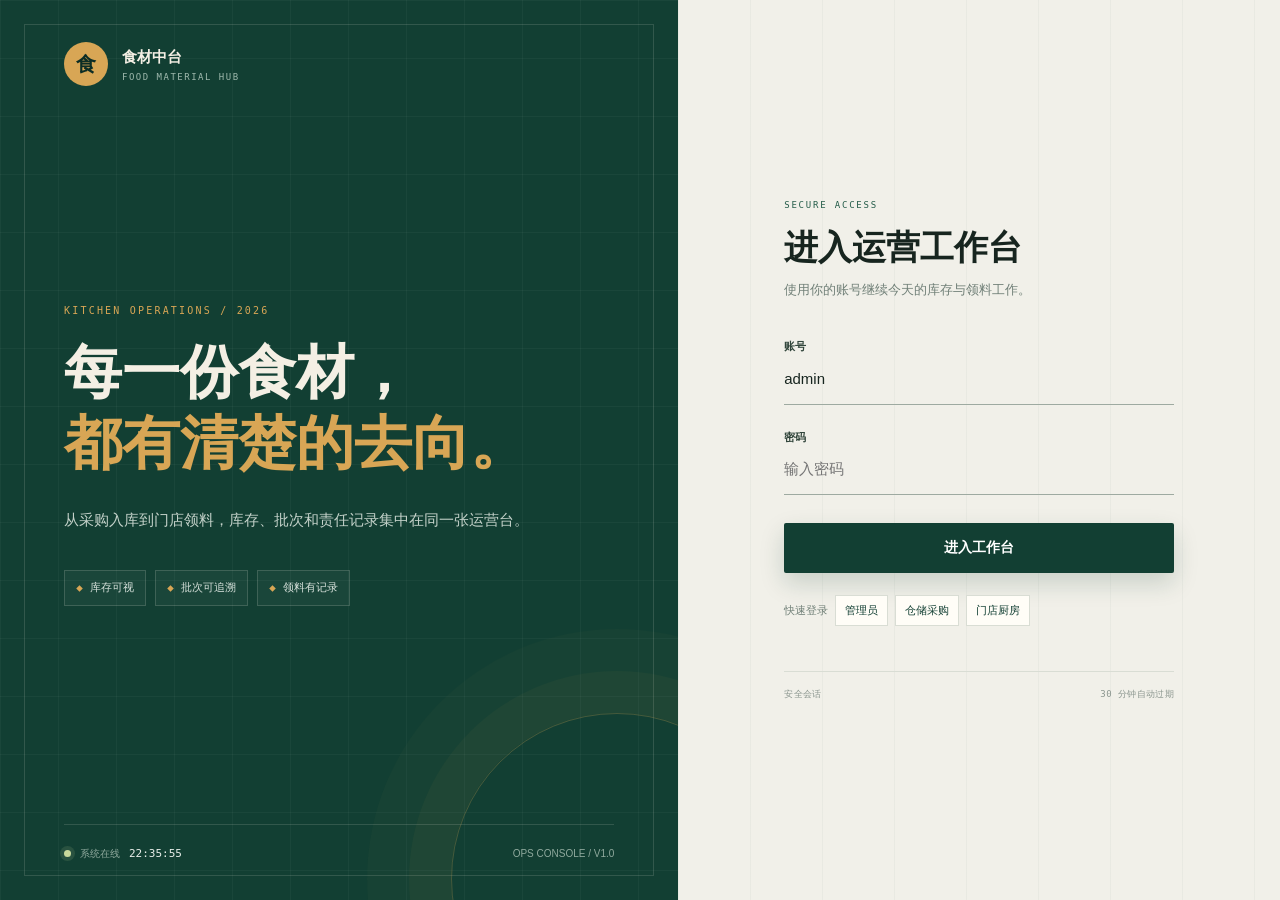
==== commit c249d7de: "feat: 打通首页数据入口与库存台账" ====
--- a/餐饮管理系统/src/main/resources/static/index.html
+++ b/餐饮管理系统/src/main/resources/static/index.html
@@ -107,6 +107,7 @@
     <header>
       <div class="header-title">
         <button id="navToggle" class="nav-toggle" type="button" title="打开导航">☰</button>
+        <button id="backButton" class="back-button" type="button" title="返回上一个页面" aria-label="返回上一个页面" disabled>←<span>返回</span></button>
         <div>
         <p class="crumb">运营中心 <span>/</span> <b id="pageName">运营概览</b></p>
         <h1 id="pageTitle">早上好，今天也辛苦了。</h1>
--- a/餐饮管理系统/src/main/resources/static/app.css
+++ b/餐饮管理系统/src/main/resources/static/app.css
@@ -617,13 +617,19 @@
 }
 
 header {
+  position: sticky;
+  top: 0;
+  z-index: 12;
   display: flex;
   align-items: center;
   justify-content: space-between;
   gap: 24px;
   margin-bottom: 28px;
-  padding-bottom: 22px;
+  padding: 12px 0 22px;
   border-bottom: 1px solid #d8ddd4;
+  background: rgba(241, 240, 233, 0.94);
+  box-shadow: 0 10px 24px rgba(23, 44, 35, 0.035);
+  backdrop-filter: blur(12px);
 }
 
 .header-title {
@@ -642,6 +648,34 @@
   color: var(--ink);
   background: var(--surface);
   font-size: 18px;
+}
+
+.back-button {
+  display: inline-flex;
+  align-items: center;
+  justify-content: center;
+  flex: none;
+  gap: 7px;
+  min-width: 68px;
+  height: 38px;
+  padding: 0 11px;
+  border: 1px solid var(--line);
+  color: var(--forest);
+  background: var(--surface);
+  font-size: 11px;
+  font-weight: 700;
+}
+
+.back-button:hover:not(:disabled) {
+  border-color: #aebbb2;
+  background: var(--surface-2);
+}
+
+.back-button:disabled {
+  color: #a3ada6;
+  background: #eceee9;
+  cursor: not-allowed;
+  opacity: 0.7;
 }
 
 .crumb {
@@ -743,6 +777,10 @@
   box-shadow: var(--shadow-small);
   animation: panel-in 0.4s ease both;
   transition: transform 0.18s ease, border-color 0.18s ease;
+  width: 100%;
+  color: inherit;
+  font: inherit;
+  text-align: left;
 }
 
 .metric:hover {
@@ -893,6 +931,12 @@
   gap: 16px;
 }
 
+.grid-2 {
+  display: grid;
+  grid-template-columns: minmax(0, 1.35fr) minmax(280px, 0.65fr);
+  gap: 16px;
+}
+
 .report-grid {
   display: grid;
   grid-template-columns: minmax(0, 1.3fr) minmax(290px, 0.7fr);
@@ -999,7 +1043,16 @@
 
 .health-item {
   display: grid;
+  width: 100%;
+  color: inherit;
+  background: transparent;
+  font: inherit;
+  text-align: left;
   gap: 7px;
+}
+
+.health-item:hover .health-head span {
+  color: var(--terracotta);
 }
 
 .health-head {
@@ -1056,6 +1109,15 @@
   gap: 11px;
   padding: 13px 0;
   border-bottom: 1px solid #e7e9e3;
+  width: 100%;
+  color: inherit;
+  background: transparent;
+  font: inherit;
+  text-align: left;
+}
+
+.alert-item:hover {
+  background: var(--surface-2);
 }
 
 .alert-item:last-child {
@@ -1148,6 +1210,224 @@
   padding: 34px 12px;
   color: var(--muted);
   text-align: center;
+  font-size: 11px;
+}
+
+.page-state {
+  display: grid;
+  justify-items: center;
+  align-content: center;
+  min-height: 320px;
+  text-align: center;
+}
+
+.page-state h2 {
+  margin: 16px 0 6px;
+  font-family: "Noto Serif SC", "Songti SC", serif;
+  font-size: 21px;
+}
+
+.page-state p {
+  max-width: 460px;
+  margin: 0 0 18px;
+  color: var(--muted);
+  font-size: 11px;
+}
+
+.loading-ring {
+  width: 34px;
+  height: 34px;
+  border: 3px solid var(--mint-strong);
+  border-top-color: var(--forest);
+  border-radius: 50%;
+  animation: spin 0.8s linear infinite;
+}
+
+.state-mark {
+  display: grid;
+  place-items: center;
+  width: 36px;
+  height: 36px;
+  border: 1px solid #e3c6bd;
+  color: var(--terracotta);
+  background: var(--terracotta-soft);
+  font: 18px "Cascadia Code", Consolas, monospace;
+}
+
+.error-state .primary,
+.error-state .secondary {
+  margin: 0 4px;
+}
+
+.summary-strip {
+  display: flex;
+  align-items: center;
+  gap: 24px;
+  margin-bottom: 16px;
+  padding: 20px 22px;
+  border: 1px solid var(--line);
+  border-left: 3px solid var(--gold);
+  background: var(--surface);
+  box-shadow: var(--shadow-small);
+}
+
+.summary-strip > div {
+  min-width: 120px;
+}
+
+.summary-strip span,
+.summary-strip p {
+  color: var(--muted);
+  font-size: 10px;
+}
+
+.summary-strip strong {
+  display: block;
+  margin-top: 4px;
+  font-family: "Noto Serif SC", "Songti SC", serif;
+  font-size: 22px;
+}
+
+.summary-strip p {
+  flex: 1;
+  margin: 0;
+  line-height: 1.7;
+}
+
+.summary-strip .secondary {
+  margin-left: auto;
+  white-space: nowrap;
+}
+
+.category-grid {
+  display: grid;
+  grid-template-columns: repeat(2, minmax(0, 1fr));
+  gap: 14px;
+}
+
+.category-card {
+  display: grid;
+  gap: 18px;
+  padding: 22px;
+  border: 1px solid var(--line);
+  border-left: 3px solid var(--forest-light);
+  color: inherit;
+  background: var(--surface);
+  box-shadow: var(--shadow-small);
+  text-align: left;
+  transition: transform 0.18s ease, border-color 0.18s ease;
+}
+
+.category-card:hover {
+  border-color: var(--forest-light);
+  transform: translateY(-2px);
+}
+
+.category-card h2 {
+  margin: 0;
+  font-family: "Noto Serif SC", "Songti SC", serif;
+  font-size: 22px;
+}
+
+.category-card p {
+  margin: 5px 0 0;
+  color: var(--muted);
+  font-size: 10px;
+}
+
+.category-value {
+  display: flex;
+  align-items: baseline;
+  justify-content: space-between;
+  gap: 16px;
+}
+
+.category-value strong {
+  font-size: 20px;
+}
+
+.category-value span {
+  color: var(--forest-light);
+  font-size: 10px;
+}
+
+.clickable-row {
+  cursor: pointer;
+}
+
+.clickable-row:hover {
+  background: #f6f4ec;
+}
+
+.attention-page-list .alert-item {
+  padding: 16px 10px;
+}
+
+.detail-list {
+  display: grid;
+}
+
+.detail-list-item {
+  display: flex;
+  align-items: center;
+  justify-content: space-between;
+  gap: 16px;
+  padding: 13px 0;
+  border-bottom: 1px solid #e7e9e3;
+  color: inherit;
+  background: transparent;
+  text-align: left;
+}
+
+.detail-list-item:last-child {
+  border-bottom: 0;
+}
+
+.detail-list-item:hover b {
+  color: var(--terracotta);
+}
+
+.detail-list-item b,
+.detail-list-item span {
+  display: block;
+}
+
+.detail-list-item b {
+  font-size: 11px;
+}
+
+.detail-list-item span {
+  margin-top: 3px;
+  color: var(--muted);
+  font-size: 9px;
+}
+
+.detail-list-item strong {
+  color: var(--forest-light);
+  font: 11px "Cascadia Code", Consolas, monospace;
+}
+
+.detail-info {
+  display: grid;
+  gap: 0;
+  margin-top: 12px;
+}
+
+.detail-info > div {
+  display: flex;
+  align-items: center;
+  justify-content: space-between;
+  gap: 16px;
+  padding: 13px 0;
+  border-bottom: 1px solid #e7e9e3;
+}
+
+.detail-info span {
+  color: var(--muted);
+  font-size: 10px;
+}
+
+.detail-info b {
   font-size: 11px;
 }
 
@@ -1575,6 +1855,12 @@
   }
 }
 
+@keyframes spin {
+  to {
+    transform: rotate(360deg);
+  }
+}
+
 /* Responsive */
 
 @media (max-width: 1180px) {
@@ -1588,7 +1874,12 @@
 
   .dashboard-grid,
   .lower-grid,
-  .report-grid {
+  .report-grid,
+  .grid-2 {
+    grid-template-columns: 1fr;
+  }
+
+  .category-grid {
     grid-template-columns: 1fr;
   }
 
@@ -1648,6 +1939,25 @@
     place-items: center;
   }
 
+  .header-title {
+    gap: 8px;
+  }
+
+  .nav-toggle,
+  .back-button {
+    width: 34px;
+    height: 34px;
+  }
+
+  .back-button {
+    min-width: 34px;
+    padding: 0;
+  }
+
+  .back-button span {
+    display: none;
+  }
+
   header {
     align-items: flex-start;
   }
@@ -1807,6 +2117,16 @@
 
   .toolbar {
     align-items: stretch;
+  }
+
+  .summary-strip {
+    flex-wrap: wrap;
+    align-items: flex-start;
+    gap: 14px;
+  }
+
+  .summary-strip .secondary {
+    margin-left: 0;
   }
 
   .search,
